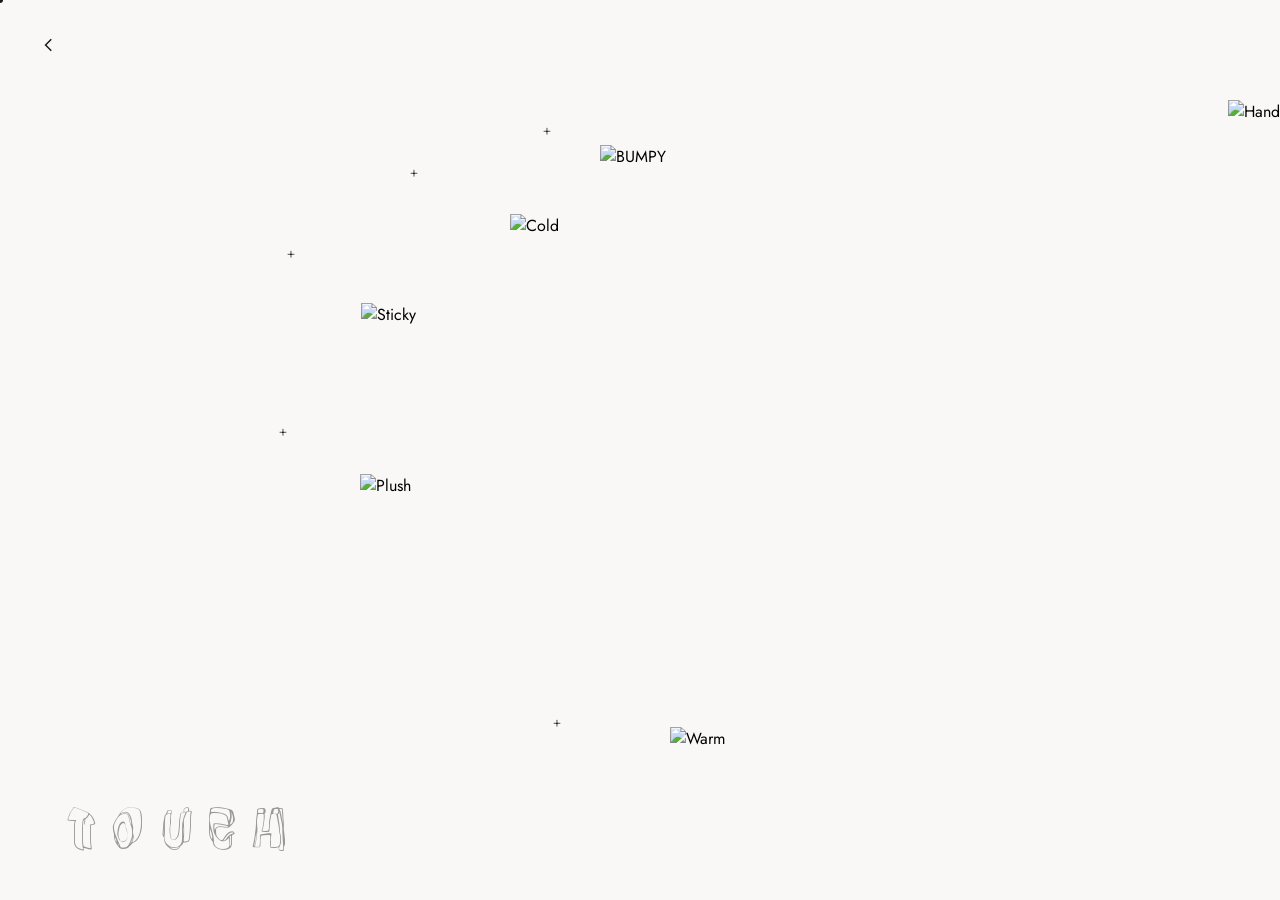
==== hand.html @ d3f5ba54 "Add files via upload" ====
<!DOCTYPE html>
<html lang="en">
<head>
  <meta charset="UTF-8"/>
  <meta name="viewport" content="width=device-width, initial-scale=1.0"/>
  <title>Touch — The Five Senses</title>
  <link href="https://fonts.googleapis.com/css2?family=Rock+3D&family=Cormorant+Garamond:ital,wght@0,300;0,400;1,300&family=Jost:wght@200;300;400&display=swap" rel="stylesheet">
  <link rel="stylesheet" href="hand.css">
</head>
<body>

  <div id="cursor"></div>

  <a class="back" href="index.html">
    <svg viewBox="0 0 14 14" fill="none" stroke="currentColor" stroke-width="1.3">
      <path d="M9 2L4 7l5 5"/>
    </svg>
  </a>

  <div id="hand-wrap">
    <img src="picture/Bighand_nowords.svg" alt="Hand">
  </div>

  
  <img class="finger-word" id="word0" src="picture/BUMPY.svg"  alt="BUMPY">
  <img class="finger-word" id="word1" src="picture/Cold.svg"   alt="Cold">
  <img class="finger-word" id="word2" src="picture/Sticky.svg" alt="Sticky">
  <img class="finger-word" id="word3" src="picture/PLUSH.svg"  alt="Plush">
  <img class="finger-word" id="word4" src="picture/Warm.svg"   alt="Warm">

 
  <button class="nail-btn" id="nail0" onclick="toggleDetail(0)"><span class="nail-sign">+</span></button>
  <button class="nail-btn" id="nail1" onclick="toggleDetail(1)"><span class="nail-sign">+</span></button>
  <button class="nail-btn" id="nail2" onclick="toggleDetail(2)"><span class="nail-sign">+</span></button>
  <button class="nail-btn" id="nail3" onclick="toggleDetail(3)"><span class="nail-sign">+</span></button>
  <button class="nail-btn" id="nail4" onclick="toggleDetail(4)"><span class="nail-sign">+</span></button>

 
  <div class="text-box" id="box0">
    <div class="text-box-title">Bumpy</div>
    <div class="text-box-body">Bumpy surfaces poke beneath the skin like the ridges on a cobblestone path. Tiny raised bumps jab and wiggle unpredictably, making you slow down, step carefully, or run your fingers over them out of curiosity.</div>
  </div>
  <div class="text-box" id="box1">
    <div class="text-box-title">Cold</div>
    <div class="text-box-body">Cold sneaks in when your fingers dip into an ice-cold stream. A chill sharpens attention, stretches time, and makes every stone and leaf feel deliberate under your touch.</div>
  </div>
  <div class="text-box" id="box2">
    <div class="text-box-title">Sticky</div>
    <div class="text-box-body">Stickiness grabs your fingers like melted honey on a spoon. Skin resists being pulled away as moisture or resin clings, reminding you of the fuzzy line between yourself and whatever wants to hold on.
    </div>
  </div>
  <div class="text-box" id="box3">
    <div class="text-box-title">Plush</div>
    <div class="text-box-body">Plush surfaces give way like sinking your hands into a heap of soft fleece or a fluffy stuffed animal. Dense fibers cradle your fingers, spreading pressure evenly and inviting you to linger longer, luxuriating in the softness.</div>
  </div>
  <div class="text-box" id="box4">
    <div class="text-box-title">Warm</div>
    <div class="text-box-body">Warmth spreads when you bury your hand in a cat or dog’s fur. It feels alive, cozy, and undeniably close, a comforting touch you remember and never quite forget.</div>
  </div>

  <div id="sense-label">Touch</div>
  <script src="hand.js"></script>
</body>
</html>
---- hand.css ----
*, *::before, *::after { box-sizing: border-box; margin: 0; padding: 0; }
:root { --bg: #f9f8f6; --ink: #1a1a18; --muted: #999994; }

html, body {
  width: 100%; height: 100%;
  background: var(--bg);
  font-family: 'Jost', sans-serif;
  overflow: hidden; cursor: none;
}

/* Cursor */
#cursor {
  position: fixed; width: 6px; height: 6px; border-radius: 50%;
  background: var(--ink); pointer-events: none;
  transform: translate(-50%,-50%);
  transition: width .3s, height .3s, background .3s;
  z-index: 9999; mix-blend-mode: multiply;
}
body.hovering #cursor { width: 36px; height: 36px; background: rgba(26,24,24,0.07); }

/* Back */
.back {
  position: fixed; top: 30px; left: 34px; z-index: 200;
  text-decoration: none; display: flex; align-items: center;
  justify-content: center; width: 30px; height: 30px; color: var(--ink);
}
.back svg { width: 16px; height: 16px; }
.back:hover { opacity: .45; }

/* Hand image — right-anchored, full height */
#hand-wrap {
  position: fixed; right: 0; top: 50%;
  transform: translateY(-50%);
  height: min(92vh, 700px); width: auto; z-index: 10;
}
#hand-wrap img { height: 100%; width: auto; display: block; }

/* Word SVG images — positioned by JS, fade out on open */
.finger-word {
  position: fixed;
  pointer-events: none;
  display: block;
  z-index: 20;
  opacity: 1;
  transition: opacity .3s ease;
  /* width/height set by JS to match SVG natural size × SCALE */
}
.finger-word.hidden { opacity: 0; }

/* Nail buttons */
.nail-btn {
  position: fixed; background: none; border: none;
  cursor: none; z-index: 30;
  display: flex; align-items: center; justify-content: center;
  padding: 0; transform: translate(-50%,-50%);
}
.nail-sign {
  font-size: 20px; font-weight: 200; color: var(--ink);
  font-family: 'Cormorant Garamond', serif;
  user-select: none; line-height: 1; pointer-events: none;
  transition: transform .35s ease;
}
.nail-btn.open .nail-sign { transform: rotate(45deg); }

/* Text boxes */
.text-box {
  position: fixed; z-index: 50;
  background: #fff; border: 1px solid var(--ink);
  padding: 22px 24px; width: 300px;
  opacity: 0; pointer-events: none;
  transform: scale(0.88) translateY(6px);
  transform-origin: top right;
  transition: opacity .35s cubic-bezier(.16,1,.3,1),
              transform .4s  cubic-bezier(.16,1,.3,1);
}
.text-box.open { opacity: 1; pointer-events: auto; transform: scale(1) translateY(0); }
.text-box-title {
  font-family: 'Rock 3D', cursive; font-size: 15px;
  letter-spacing: .15em; text-transform: uppercase;
  color: var(--ink); margin-bottom: 12px;
}
.text-box-body { font-size: 13px; line-height: 1.8; font-weight: 300; color: #555; }

/* Page label */
#sense-label {
  position: fixed; bottom: 40px; left: 5vw;
  font-family: 'Rock 3D', cursive; font-size: 48px;
  letter-spacing: 0.15em; text-transform: uppercase;
  color: var(--muted); pointer-events: none;
}

/* ── Per-box unique open effects ── */

/* box0 BUMPY — violent shake */
#box0.open .text-box-title {
  animation: bumpy .6s cubic-bezier(.16,1,.3,1) forwards;
}
@keyframes bumpy {
  0%   { transform: translateX(0) translateY(0) rotate(0deg); }
  10%  { transform: translateX(-10px) translateY(-6px) rotate(-3deg); }
  20%  { transform: translateX(10px)  translateY(6px)  rotate(3deg); }
  30%  { transform: translateX(-9px)  translateY(-4px) rotate(-2deg); }
  40%  { transform: translateX(9px)   translateY(4px)  rotate(2deg); }
  55%  { transform: translateX(-5px)  translateY(-2px); }
  70%  { transform: translateX(4px)   translateY(2px); }
  85%  { transform: translateX(-2px); }
  100% { transform: translateX(0) translateY(0) rotate(0deg); }
}

/* box1 COLD — freeze: wide spacing + blue → snap back */
#box1.open .text-box-title {
  animation: cold 1s ease forwards;
}
@keyframes cold {
  0%   { color: #b8e4f5; letter-spacing: .8em; opacity: 0; transform: scaleY(0.7); }
  40%  { color: #6ab8d8; letter-spacing: .35em; opacity: 1; transform: scaleY(1.05); }
  100% { color: var(--ink); letter-spacing: .15em; opacity: 1; transform: scaleY(1); }
}

/* box2 STICKY — extreme stretch + snap */
#box2.open .text-box-title {
  animation: sticky .7s cubic-bezier(.16,1,.3,1) forwards;
}
@keyframes sticky {
  0%   { transform: scaleX(1)    scaleY(1);    opacity: 0.5; }
  20%  { transform: scaleX(1.5)  scaleY(0.55); opacity: 1; }
  45%  { transform: scaleX(0.8)  scaleY(1.4);  }
  65%  { transform: scaleX(1.15) scaleY(0.88); }
  82%  { transform: scaleX(0.97) scaleY(1.05); }
  100% { transform: scaleX(1)    scaleY(1); }
}

/* box3 PLUSH — big puff inflate */
#box3.open .text-box-title {
  animation: plush .9s cubic-bezier(.16,1,.3,1) forwards;
}
@keyframes plush {
  0%   { transform: scale(0.4);  opacity: 0; letter-spacing: 0em; filter: blur(6px); }
  50%  { transform: scale(1.22); opacity: 1; letter-spacing: .22em; filter: blur(0); }
  75%  { transform: scale(0.96); letter-spacing: .13em; }
  100% { transform: scale(1);    opacity: 1; letter-spacing: .15em; }
}

/* box4 WARM — bright amber glow pulse */
#box4.open .text-box-title {
  animation: warm 1s ease forwards;
}
@keyframes warm {
  0%   { color: #ff9030; text-shadow: 0 0 24px rgba(255,140,40,1), 0 0 48px rgba(255,100,0,0.6); transform: scale(1.15); }
  50%  { color: #d06020; text-shadow: 0 0 10px rgba(220,100,30,0.5); transform: scale(1.04); }
  100% { color: var(--ink); text-shadow: none; transform: scale(1); }
}

/* ── Mobile ── */
@media (max-width: 768px) {
  .back { top: 18px; left: 18px; }

  /* 手图缩小，右对齐，给左侧留出文字空间 */
  #hand-wrap {
    height: min(45vh, 300px);
    top: 38%;
  }

  /* 文字框：小屏固定在底部，横向铺满 */
  .text-box {
    position: fixed !important;
    left: 0 !important;
    right: 0 !important;
    bottom: 0 !important;
    top: auto !important;
    width: 100% !important;
    max-height: 45vh;
    overflow-y: auto;
    border-left: none;
    border-right: none;
    border-bottom: none;
    border-radius: 16px 16px 0 0;
    padding: 20px 20px 32px;
    transform: scale(1) translateY(100%) !important;
    transform-origin: bottom center !important;
    transition: opacity .35s cubic-bezier(.16,1,.3,1),
                transform .4s  cubic-bezier(.16,1,.3,1) !important;
  }
  .text-box.open {
    transform: scale(1) translateY(0) !important;
  }

  .text-box-title { font-size: 14px; margin-bottom: 10px; }
  .text-box-body  { font-size: 12px; line-height: 1.75; }

  /* word SVG 隐藏在手机上（太小看不清） */
  .finger-word { display: none; }

  /* 指甲按钮放大，更容易点击 */
  .nail-btn { padding: 10px; }
  .nail-sign { font-size: 22px; }

  #sense-label {
    font-size: clamp(20px, 7vw, 36px);
    bottom: 16px;
    left: 16px;
  }
}
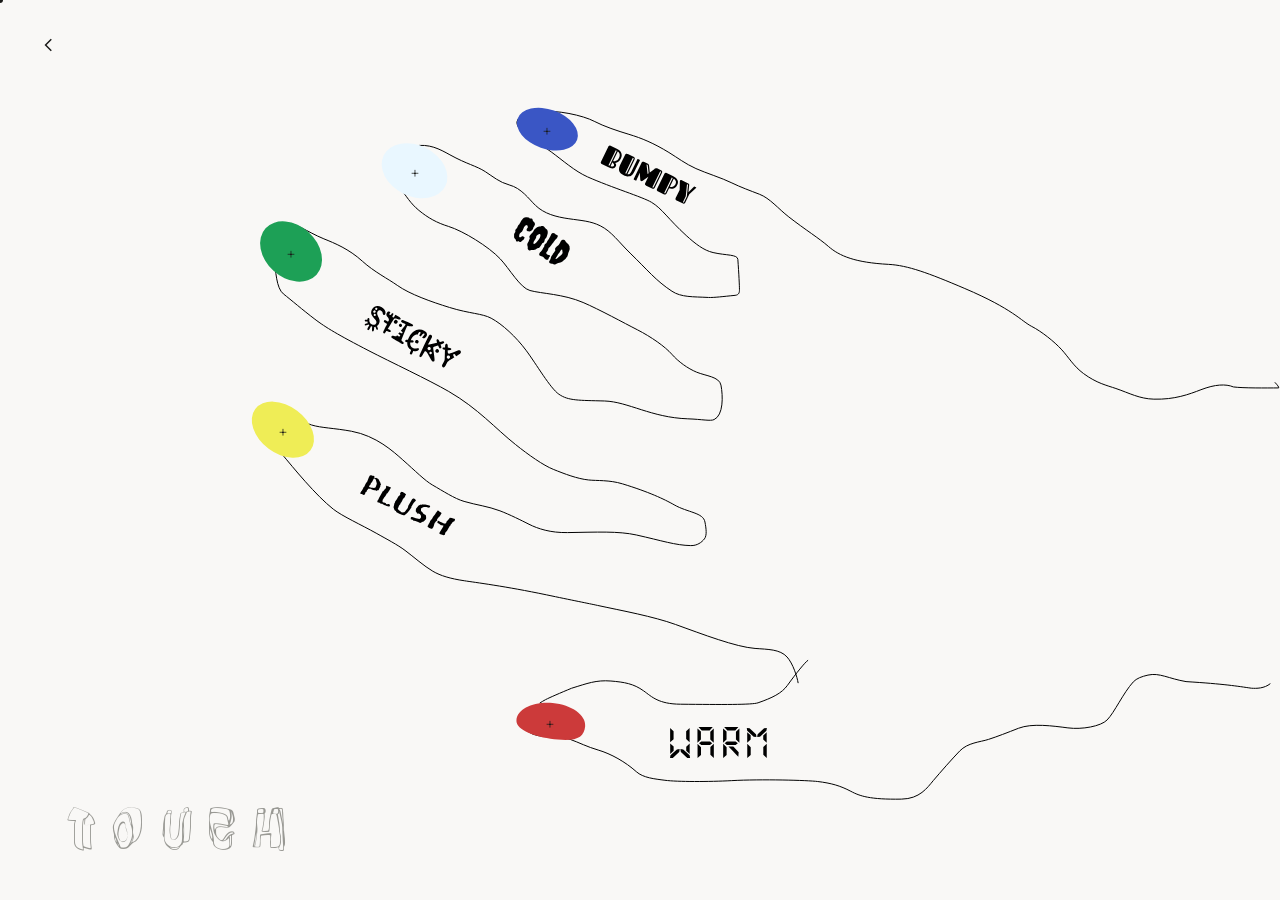
==== commit da477af6: "Fix typo in viewport meta tag and update image source" ====
--- a/hand.html
+++ b/hand.html
@@ -2,7 +2,7 @@
 <html lang="en">
 <head>
   <meta charset="UTF-8"/>
-  <meta name="viewport" content="width=device-width, initial-scale=1.0"/>
+  <meta name="viewport" content="width=devicsZe-width, initial-scale=1.0"/>
   <title>Touch — The Five Senses</title>
   <link href="https://fonts.googleapis.com/css2?family=Rock+3D&family=Cormorant+Garamond:ital,wght@0,300;0,400;1,300&family=Jost:wght@200;300;400&display=swap" rel="stylesheet">
   <link rel="stylesheet" href="hand.css">
@@ -18,7 +18,7 @@
   </a>
 
   <div id="hand-wrap">
-    <img src="picture/Bighand_nowords.svg" alt="Hand">
+    <img src="picture/Group_55.svg" alt="Hand">
   </div>
 
   
@@ -61,4 +61,4 @@
   <div id="sense-label">Touch</div>
   <script src="hand.js"></script>
 </body>
-</html>+</html>
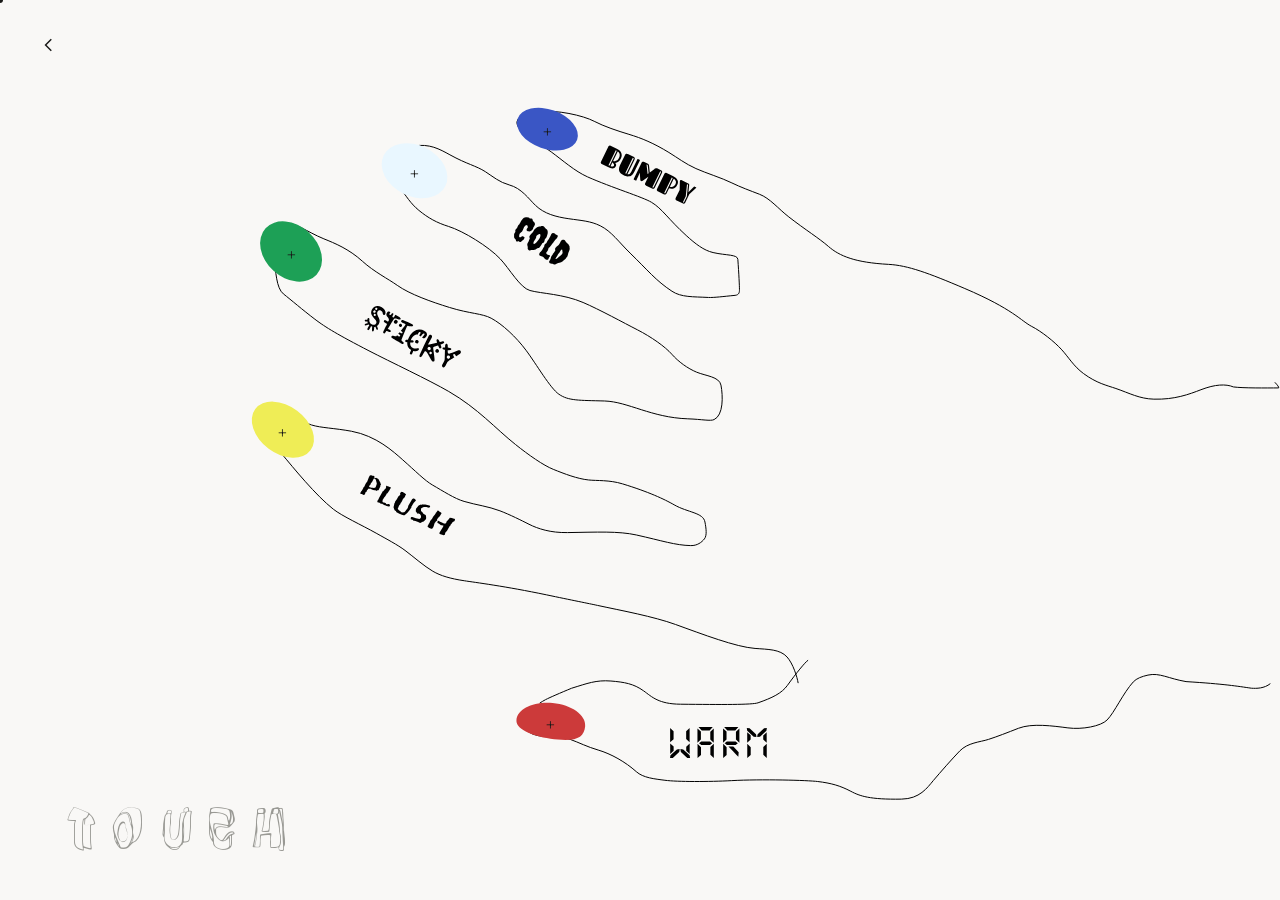
==== commit 177c01c8: "Add files via upload" ====
--- a/hand.html
+++ b/hand.html
@@ -61,4 +61,4 @@
   <div id="sense-label">Touch</div>
   <script src="hand.js"></script>
 </body>
-</html>
+</html>
--- a/hand.css
+++ b/hand.css
@@ -45,7 +45,76 @@
   transition: opacity .3s ease;
   /* width/height set by JS to match SVG natural size × SCALE */
 }
-.finger-word.hidden { opacity: 0; }
+.finger-word.hidden { opacity: 0; pointer-events: none; }
+
+/* ── Persistent finger-word animations ── */
+
+/* word0 BUMPY — constant jitter/shake */
+#word0 {
+  animation: word-bumpy 0.45s ease-in-out infinite alternate;
+  transform-origin: center bottom;
+}
+@keyframes word-bumpy {
+  0%   { transform: translateX(0)    translateY(0)   rotate(-2deg) scale(1); }
+  25%  { transform: translateX(-3px) translateY(-4px) rotate(1.5deg) scale(1.03); }
+  50%  { transform: translateX(4px)  translateY(2px)  rotate(-3deg) scale(0.97); }
+  75%  { transform: translateX(-2px) translateY(3px)  rotate(2deg)  scale(1.02); }
+  100% { transform: translateX(3px)  translateY(-2px) rotate(-1.5deg) scale(1); }
+}
+
+/* word1 COLD — slow freeze pulse: icy blue tint + slight shiver */
+#word1 {
+  animation: word-cold 3s ease-in-out infinite;
+  transform-origin: center center;
+}
+@keyframes word-cold {
+  0%   { filter: hue-rotate(0deg) brightness(1)    saturate(1);   transform: scaleX(1)    scaleY(1); }
+  20%  { filter: hue-rotate(20deg) brightness(1.15) saturate(1.4); transform: scaleX(1.03) scaleY(0.97); }
+  40%  { filter: hue-rotate(40deg) brightness(0.9)  saturate(1.8); transform: scaleX(0.96) scaleY(1.04); }
+  55%  { filter: hue-rotate(30deg) brightness(1.2)  saturate(2);   transform: scaleX(1.01) scaleY(0.99) translateX(-2px); }
+  70%  { filter: hue-rotate(20deg) brightness(1.1)  saturate(1.5); transform: scaleX(1)    scaleY(1)    translateX(2px); }
+  100% { filter: hue-rotate(0deg) brightness(1)    saturate(1);   transform: scaleX(1)    scaleY(1); }
+}
+
+/* word2 STICKY — slow elastic stretch: oozes and clings */
+#word2 {
+  animation: word-sticky 2.2s cubic-bezier(.16,1,.3,1) infinite;
+  transform-origin: center bottom;
+}
+@keyframes word-sticky {
+  0%   { transform: scaleX(1)    scaleY(1)    translateY(0); }
+  18%  { transform: scaleX(1.18) scaleY(0.82) translateY(3px); }
+  36%  { transform: scaleX(0.88) scaleY(1.22) translateY(-5px); }
+  54%  { transform: scaleX(1.12) scaleY(0.9)  translateY(2px); }
+  72%  { transform: scaleX(0.95) scaleY(1.08) translateY(-2px); }
+  88%  { transform: scaleX(1.04) scaleY(0.97) translateY(1px); }
+  100% { transform: scaleX(1)    scaleY(1)    translateY(0); }
+}
+
+/* word3 PLUSH — gentle bounce puff */
+#word3 {
+  animation: word-plush 2.8s ease-in-out infinite;
+  transform-origin: center center;
+}
+@keyframes word-plush {
+  0%   { transform: scale(1)    translateY(0);   filter: blur(0px); }
+  30%  { transform: scale(1.12) translateY(-4px); filter: blur(0.3px); }
+  55%  { transform: scale(0.94) translateY(3px);  filter: blur(0px); }
+  75%  { transform: scale(1.06) translateY(-2px); }
+  100% { transform: scale(1)    translateY(0);   filter: blur(0px); }
+}
+
+/* word4 WARM — slow amber glow pulse + drift */
+#word4 {
+  animation: word-warm 2.5s ease-in-out infinite;
+  transform-origin: center center;
+}
+@keyframes word-warm {
+  0%   { filter: brightness(1)    saturate(1)    hue-rotate(0deg);   transform: scale(1) rotate(-1deg); }
+  30%  { filter: brightness(1.25) saturate(1.6)  hue-rotate(-15deg); transform: scale(1.07) rotate(0.5deg); }
+  60%  { filter: brightness(1.1)  saturate(1.3)  hue-rotate(-8deg);  transform: scale(1.02) rotate(-0.5deg); }
+  100% { filter: brightness(1)    saturate(1)    hue-rotate(0deg);   transform: scale(1) rotate(-1deg); }
+}
 
 /* Nail buttons */
 .nail-btn {
@@ -55,7 +124,7 @@
   padding: 0; transform: translate(-50%,-50%);
 }
 .nail-sign {
-  font-size: 20px; font-weight: 200; color: var(--ink);
+  font-size: 22px; font-weight: 300; color: var(--ink);
   font-family: 'Cormorant Garamond', serif;
   user-select: none; line-height: 1; pointer-events: none;
   transition: transform .35s ease;
